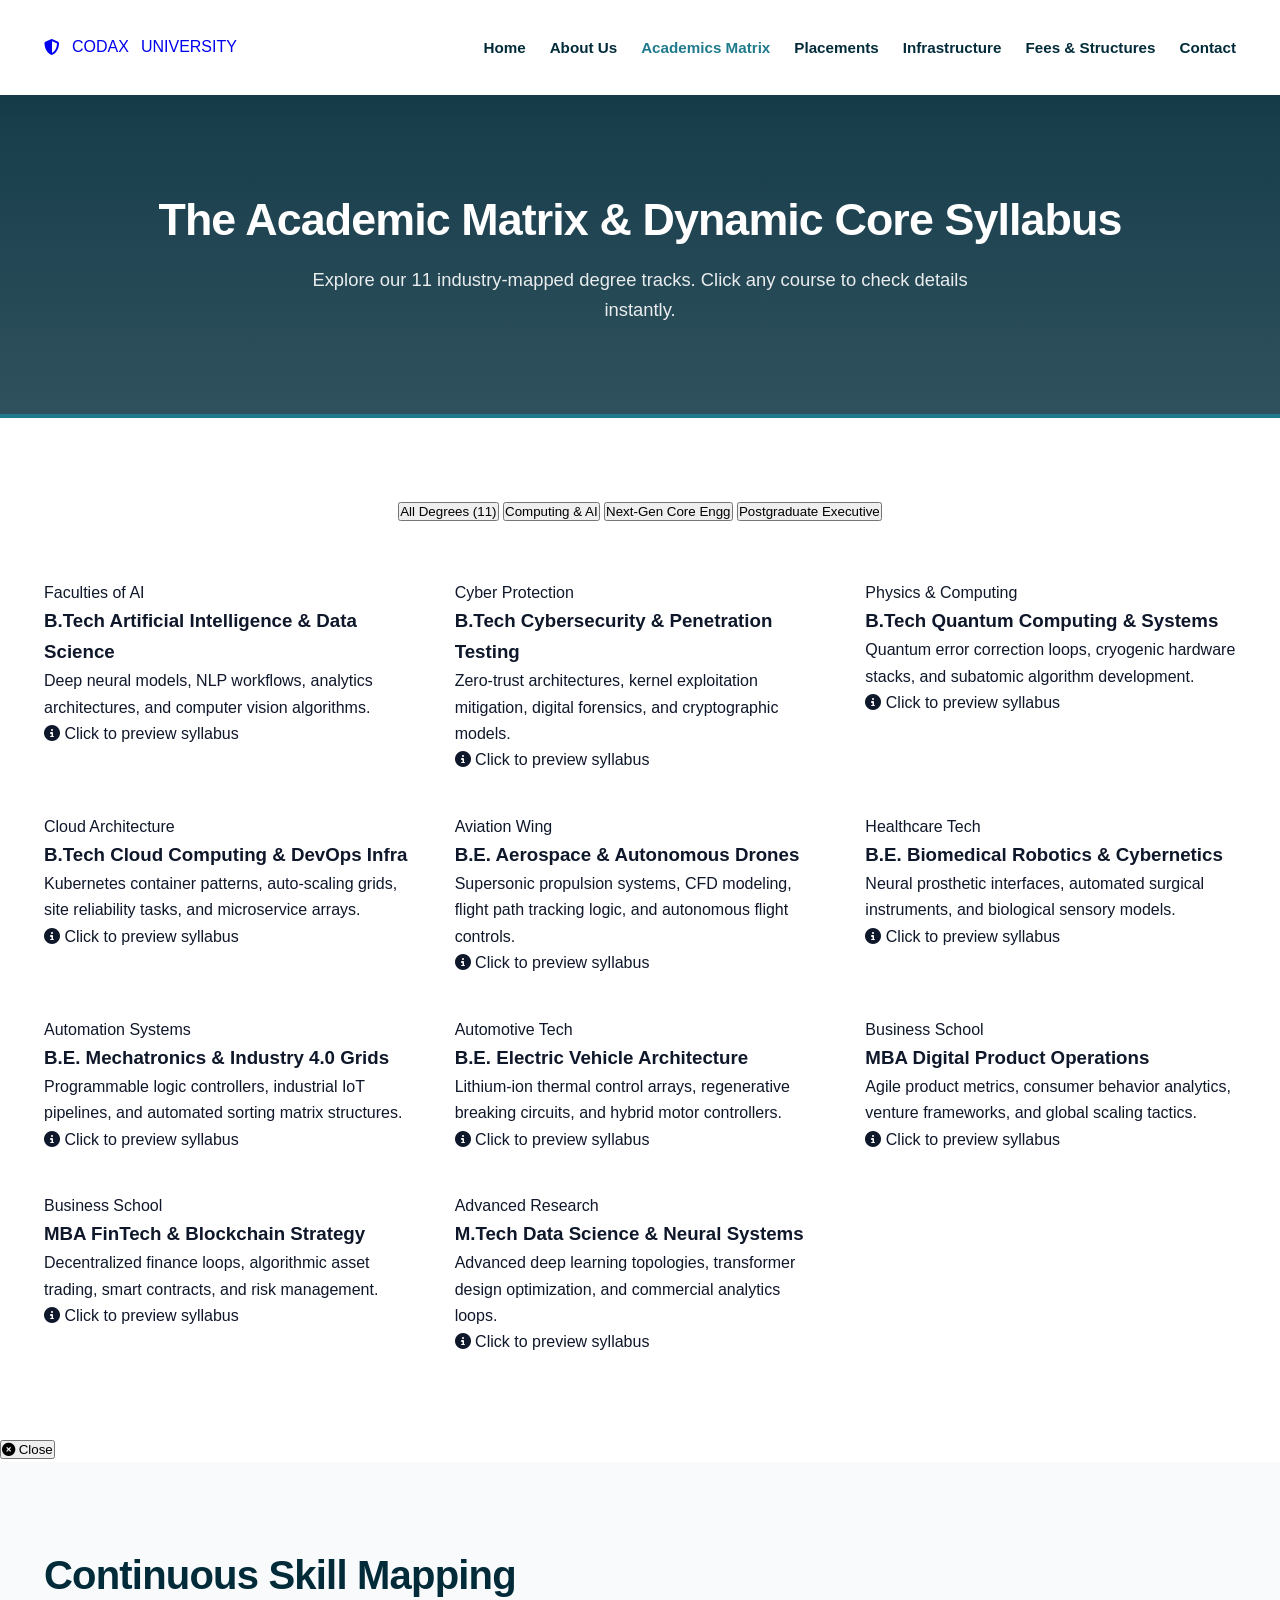
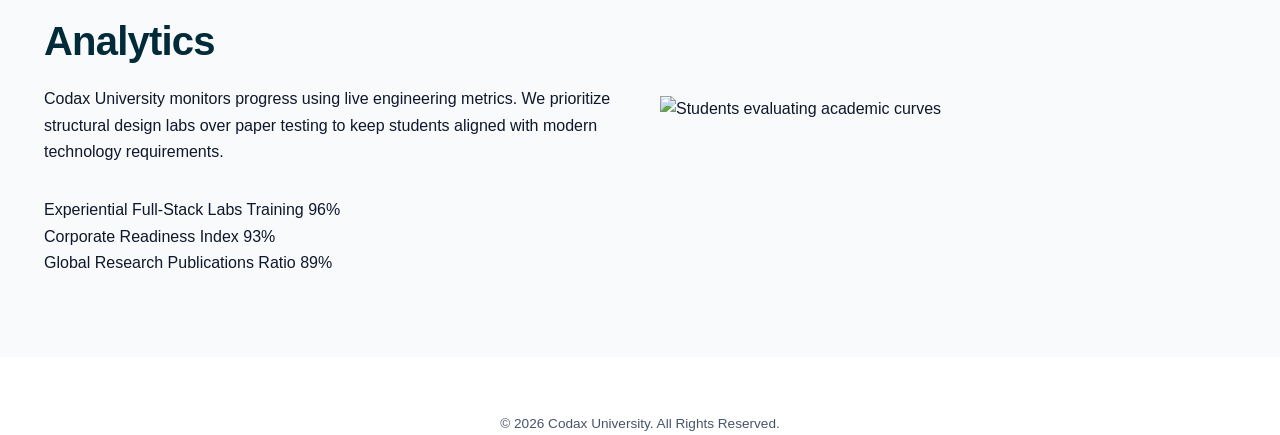
==== academics.html @ 1f5d39ff "Initial commit" ====
<!DOCTYPE html>
<html lang="en">
<head>
  <meta charset="UTF-8">
  <meta name="viewport" content="width=device-width, initial-scale=1.0">
  <title>Academic Disciplines | Codax University</title>
  <link rel="stylesheet" href="style.css">
  <link rel="stylesheet" href="https://cdnjs.cloudflare.com/ajax/libs/font-awesome/6.4.0/css/all.min.css">
</head>
<body>

  <header class="navbar">
    <div class="container nav-container">
      <a href="index.html" class="logo"><i class="fas fa-shield-halved"></i> CODAX <span>UNIVERSITY</span></a>
      <nav class="nav-links" id="navLinks">
        <a href="index.html">Home</a>
        <a href="about.html">About Us</a>
        <a href="academics.html" class="active">Academics Matrix</a>
        <a href="placements.html">Placements</a>
        <a href="infrastructure.html">Infrastructure</a>
        <a href="fees.html">Fees & Structures</a>
        <a href="contact.html">Contact</a>
      </nav>
    </div>
  </header>

  <section class="page-banner">
    <div class="container">
      <h1>The Academic Matrix & Dynamic Core Syllabus</h1>
      <p>Explore our 11 industry-mapped degree tracks. Click any course to check details instantly.</p>
    </div>
  </section>

  <section class="section">
    <div class="container">
      
      <div class="filter-row text-center" style="margin-bottom: 3.5rem;">
        <button class="btn-filter active" data-filter="all">All Degrees (11)</button>
        <button class="btn-filter" data-filter="computing">Computing & AI</button>
        <button class="btn-filter" data-filter="core-eng">Next-Gen Core Engg</button>
        <button class="btn-filter" data-filter="postgrad">Postgraduate Executive</button>
      </div>

      <div class="grid grid-3 academic-catalog">
        
        <div class="course-box filter-item computing" data-course="ai-ds">
          <span class="course-tag">Faculties of AI</span>
          <h3>B.Tech Artificial Intelligence & Data Science</h3>
          <p>Deep neural models, NLP workflows, analytics architectures, and computer vision algorithms.</p>
          <div class="interactive-click-hint"><i class="fas fa-circle-info"></i> Click to preview syllabus</div>
        </div>

        <div class="course-box filter-item computing" data-course="cyber">
          <span class="course-tag">Cyber Protection</span>
          <h3>B.Tech Cybersecurity & Penetration Testing</h3>
          <p>Zero-trust architectures, kernel exploitation mitigation, digital forensics, and cryptographic models.</p>
          <div class="interactive-click-hint"><i class="fas fa-circle-info"></i> Click to preview syllabus</div>
        </div>

        <div class="course-box filter-item computing" data-course="quantum">
          <span class="course-tag">Physics & Computing</span>
          <h3>B.Tech Quantum Computing & Systems</h3>
          <p>Quantum error correction loops, cryogenic hardware stacks, and subatomic algorithm development.</p>
          <div class="interactive-click-hint"><i class="fas fa-circle-info"></i> Click to preview syllabus</div>
        </div>

        <div class="course-box filter-item computing" data-course="cloud">
          <span class="course-tag">Cloud Architecture</span>
          <h3>B.Tech Cloud Computing & DevOps Infra</h3>
          <p>Kubernetes container patterns, auto-scaling grids, site reliability tasks, and microservice arrays.</p>
          <div class="interactive-click-hint"><i class="fas fa-circle-info"></i> Click to preview syllabus</div>
        </div>

        <div class="course-box filter-item core-eng" data-course="aero">
          <span class="course-tag">Aviation Wing</span>
          <h3>B.E. Aerospace & Autonomous Drones</h3>
          <p>Supersonic propulsion systems, CFD modeling, flight path tracking logic, and autonomous flight controls.</p>
          <div class="interactive-click-hint"><i class="fas fa-circle-info"></i> Click to preview syllabus</div>
        </div>

        <div class="course-box filter-item core-eng" data-course="biomed">
          <span class="course-tag">Healthcare Tech</span>
          <h3>B.E. Biomedical Robotics & Cybernetics</h3>
          <p>Neural prosthetic interfaces, automated surgical instruments, and biological sensory models.</p>
          <div class="interactive-click-hint"><i class="fas fa-circle-info"></i> Click to preview syllabus</div>
        </div>

        <div class="course-box filter-item core-eng" data-course="mechatronics">
          <span class="course-tag">Automation Systems</span>
          <h3>B.E. Mechatronics & Industry 4.0 Grids</h3>
          <p>Programmable logic controllers, industrial IoT pipelines, and automated sorting matrix structures.</p>
          <div class="interactive-click-hint"><i class="fas fa-circle-info"></i> Click to preview syllabus</div>
        </div>

        <div class="course-box filter-item core-eng" data-course="ev-tech">
          <span class="course-tag">Automotive Tech</span>
          <h3>B.E. Electric Vehicle Architecture</h3>
          <p>Lithium-ion thermal control arrays, regenerative breaking circuits, and hybrid motor controllers.</p>
          <div class="interactive-click-hint"><i class="fas fa-circle-info"></i> Click to preview syllabus</div>
        </div>

        <div class="course-box filter-item postgrad" data-course="mba-prod">
          <span class="course-tag">Business School</span>
          <h3>MBA Digital Product Operations</h3>
          <p>Agile product metrics, consumer behavior analytics, venture frameworks, and global scaling tactics.</p>
          <div class="interactive-click-hint"><i class="fas fa-circle-info"></i> Click to preview syllabus</div>
        </div>

        <div class="course-box filter-item postgrad" data-course="mba-fin">
          <span class="course-tag">Business School</span>
          <h3>MBA FinTech & Blockchain Strategy</h3>
          <p>Decentralized finance loops, algorithmic asset trading, smart contracts, and risk management.</p>
          <div class="interactive-click-hint"><i class="fas fa-circle-info"></i> Click to preview syllabus</div>
        </div>

        <div class="course-box filter-item postgrad" data-course="mtech-ds">
          <span class="course-tag">Advanced Research</span>
          <h3>M.Tech Data Science & Neural Systems</h3>
          <p>Advanced deep learning topologies, transformer design optimization, and commercial analytics loops.</p>
          <div class="interactive-click-hint"><i class="fas fa-circle-info"></i> Click to preview syllabus</div>
        </div>

      </div>
    </div>
  </section>

  <div class="syllabus-drawer" id="syllabusDrawer">
    <div class="drawer-overlay" id="drawerOverlay"></div>
    <div class="drawer-content-box">
      <button class="close-drawer-btn" id="closeDrawerBtn"><i class="fas fa-circle-xmark"></i> Close</button>
      <div id="drawerDynamicBody">
        </div>
    </div>
  </div>

  <section class="section bg-light">
    <div class="container grid grid-2 align-items-center">
      <div>
        <h2 class="section-title">Continuous Skill Mapping Analytics</h2>
        <p>Codax University monitors progress using live engineering metrics. We prioritize structural design labs over paper testing to keep students aligned with modern technology requirements.</p>
        <div class="metric-progress-wrapper" style="margin-top:2rem;">
          <div class="metric-label"><span>Experiential Full-Stack Labs Training</span> <span>96%</span></div>
          <div class="bar-outer"><div class="bar-inner" style="width: 96%;"></div></div>
        </div>
        <div class="metric-progress-wrapper">
          <div class="metric-label"><span>Corporate Readiness Index</span> <span>93%</span></div>
          <div class="bar-outer"><div class="bar-inner" style="width: 93%;"></div></div>
        </div>
        <div class="metric-progress-wrapper">
          <div class="metric-label"><span>Global Research Publications Ratio</span> <span>89%</span></div>
          <div class="bar-outer"><div class="bar-inner" style="width: 89%;"></div></div>
        </div>
      </div>
      <div class="img-frame">
        <img src="https://images.unsplash.com/photo-1434030216411-0b793f4b4173?auto=format&fit=crop&w=600&q=80" alt="Students evaluating academic curves">
      </div>
    </div>
  </section>

  <footer class="footer">
    <div class="container footer-bottom" style="border:none; padding:0; text-align:center;">
      <p>© 2026 Codax University. All Rights Reserved.</p>
    </div>
  </footer>

  <script src="script.js"></script>
</body>
</html>
---- style.css ----
/* ==========================================================
   1. GLOBAL SYSTEM ARCHITECTURE & VARIABLES
   ========================================================== */
:root {
  --sapphire-blue: #022B3A;    /* Primary Brand Base Theme */
  --teal-green: #1F7A8C;       /* Secondary Accent Color */
  --teal-hover: #155764;       /* Responsive Link Action Layer */
  --gold-premium: #E1CE7A;     /* Institutional Callouts / Highlights */
  --slate-dark: #0f172a;       /* Body Typography Primary */
  --slate-muted: #475569;      /* Descriptions & Captions */
  --canvas-light: #f8fafc;     /* Dynamic Alternate Block Strips */
  --white: #ffffff;
  --border-tint: #cbd5e1;
}

* {
  margin: 0;
  padding: 0;
  box-sizing: border-box;
  font-family: -apple-system, BlinkMacSystemFont, "Segoe UI", Roboto, Arial, sans-serif;
}

body {
  background-color: var(--white);
  color: var(--slate-dark);
  line-height: 1.65;
  width: 100%;
  overflow-x: hidden; /* Prevents unwanted horizontal structural scrolling */
}

.container {
  width: 100%;
  max-width: 1240px;
  margin: 0 auto;
  padding: 0 1.5rem;
}
.container-narrow { max-width: 750px; }
.section { padding: 5rem 0; }
.bg-light { background-color: var(--canvas-light); }
.text-center { text-align: center; }

/* Grid Mechanics */
.grid { 
  display: grid; 
  gap: 2.5rem; 
}
.grid-2 { grid-template-columns: repeat(2, 1fr); }
.grid-3 { grid-template-columns: repeat(3, 1fr); }
.grid-4 { grid-template-columns: repeat(4, 1fr); }
.align-items-center { align-items: center; }

.section-title { font-size: 2.5rem; font-weight: 800; color: var(--sapphire-blue); margin-bottom: 0.75rem; letter-spacing: -0.02em; }
.section-subtitle { font-size: 1.15rem; color: var(--slate-muted); margin-bottom: 3.5rem; }


/* ==========================================================
   2. HEADER, TOP-BAR, & UNIFIED FLUID NAVIGATION ROW
   ========================================================== */
.top-bar {
  background-color: var(--sapphire-blue);
  color: var(--white);
  padding: 0.75rem 0;
  font-size: 0.85rem;
  border-bottom: 2px solid var(--teal-green);
  width: 100%;
}
.top-bar-content { display: flex; justify-content: space-between; align-items: center; }
.info-items { display: flex; align-items: center; gap: 1.5rem; }
.info-items i { color: var(--gold-premium); }
.system-status { display: inline-flex; align-items: center; gap: 0.4rem; font-weight: 600; color: #4ade80; }
.pulse-dot { width: 8px; height: 8px; background-color: #4ade80; border-radius: 50%; display: inline-block; box-shadow: 0 0 8px #4ade80; }

.top-utilities { display: flex; align-items: center; gap: 1.5rem; }
.utility-link { color: #cbd5e1; text-decoration: none; font-weight: 600; transition: color 0.2s; }
.utility-link:hover { color: var(--gold-premium); }
.badge-premium { background: rgba(225,206,122,0.15); border: 1px solid var(--gold-premium); color: var(--gold-premium); padding: 0.15rem 0.5rem; border-radius: 4px; font-weight: 700; }

.navbar {
  background-color: var(--white);
  position: sticky;
  top: 0; 
  z-index: 999;
  box-shadow: 0 4px 25px rgba(2,43,58,0.05);
  width: 100%;
}

.nav-container { 
  display: flex; 
  justify-content: space-between; 
  align-items: center; 
  height: 95px; 
  width: 100%;
}

.logo { 
  display: flex; 
  align-items: center; 
  gap: 0.75rem; 
  text-decoration: none; 
  flex-shrink: 0;
}
.logo-icon { font-size: 2rem; color: var(--teal-green); }
.logo-text { font-size: 1.5rem; font-weight: 900; color: var(--sapphire-blue); letter-spacing: -0.03em; line-height: 1.1; }
.logo-text span { color: var(--teal-green); font-size: 0.95rem; font-weight: 500; display: block; letter-spacing: 0.08em; }

/* Fixed structural layout grouping controls dynamically without squishing content */
.nav-right-group {
  display: flex;
  align-items: center;
  gap: 1.5rem;
}

/* FLUID SEARCH: Scaled optimally to maintain link position visibility */
.header-search-box {
  background-color: #f1f5f9;
  border: 1px solid #e2e8f0;
  border-radius: 30px;
  padding: 0.45rem 1rem;
  display: flex;
  align-items: center;
  gap: 0.5rem;
  width: 180px;
  flex-shrink: 0; 
}
.header-search-box input { border: none; background: none; outline: none; font-size: 0.88rem; width: 100%; color: var(--slate-dark); }

/* Unified non-breaking flex row anchor for links */
.nav-links {
  display: flex;
  align-items: center;
  gap: 1.5rem;
  flex-shrink: 0;
}

.nav-links a { 
  text-decoration: none; 
  color: var(--sapphire-blue); 
  font-weight: 700; 
  font-size: 0.95rem; 
  transition: color 0.2s; 
  white-space: nowrap; 
}
.nav-links a:hover, .nav-links a.active { color: var(--teal-green); }

/* FIXED EMBED BUTTON CONFIGURATION */
.nav-links a.btn-nav { 
  background-color: var(--teal-green); 
  color: var(--white) !important; 
  padding: 0.6rem 1.4rem; 
  border-radius: 6px; 
  font-weight: 700;
  font-size: 0.9rem;
  display: inline-flex;
  align-items: center;
  justify-content: center;
  white-space: nowrap;
  box-shadow: 0 4px 12px rgba(31, 122, 140, 0.2);
  transition: background-color 0.2s ease, transform 0.2s ease;
}
.nav-links a.btn-nav:hover { 
  background-color: var(--teal-hover);
  transform: translateY(-1px);
}

.menu-toggle { display: none; flex-direction: column; gap: 5px; background: none; border: none; cursor: pointer; }
.menu-toggle span { width: 24px; height: 3px; background-color: var(--sapphire-blue); border-radius: 2px; }

/* Announcement Strip Ticker */
.announcement-strip { background-color: #f1f5f9; border-bottom: 1px solid #e2e8f0; padding: 0.65rem 0; overflow: hidden; width: 100%; }
.strip-wrapper { display: flex; align-items: center; }
.strip-badge { background-color: #ef4444; color: var(--white); font-weight: 800; font-size: 0.75rem; text-transform: uppercase; padding: 0.2rem 0.6rem; border-radius: 3px; margin-right: 1.5rem; flex-shrink: 0; }
.strip-ticker { overflow: hidden; width: 100%; }
.strip-ticker p { display: inline-block; white-space: nowrap; animation: run-ticker-line 30s linear infinite; font-weight: 700; color: var(--sapphire-blue); font-size: 0.9rem; }
@keyframes run-ticker-line { 0% { transform: translate3d(100%,0,0); } 100% { transform: translate3d(-100%,0,0); } }


/* ==========================================================
   3. INTERNAL INTERACTIVE BANNER MECHANICS 
   ========================================================== */
.page-banner {
  background: linear-gradient(rgba(2, 43, 58, 0.92), rgba(2, 43, 58, 0.82)), 
              url('https://images.unsplash.com/photo-1541339907198-e08756dedf3f?auto=format&fit=crop&w=1200&q=80') center center/cover;
  padding: 5.5rem 0;
  color: var(--white);
  text-align: center;
  border-bottom: 4px solid var(--teal-green);
  width: 100%;
}
.page-banner h1 { font-size: 2.8rem; font-weight: 900; margin-bottom: 0.5rem; letter-spacing: -0.02em; }
.page-banner p { font-size: 1.15rem; opacity: 0.9; max-width: 700px; margin: 0 auto; }

/* Home page hero layout configuration */
.hero-slider {
  background: linear-gradient(rgba(2, 43, 58, 0.92), rgba(2, 43, 58, 0.8)), 
              url('https://images.unsplash.com/photo-1541339907198-e08756dedf3f?auto=format&fit=crop&w=1600&q=80') center center/cover;
  height: 540px;
  display: flex;
  align-items: center;
  color: var(--white);
  width: 100%;
}
.hero-content { max-width: 800px; width: 100%; }
.hero-content h1 { font-size: 3.4rem; font-weight: 900; line-height: 1.2; margin-bottom: 1.25rem; }
.hero-content p { font-size: 1.25rem; margin-bottom: 2.25rem; opacity: 0.9; }
.animated-tag { display: inline-flex; align-items: center; gap: 0.5rem; background-color: var(--teal-green); padding: 0.35rem 1rem; border-radius: 4px; font-weight: 700; font-size: 0.85rem; text-transform: uppercase; margin-bottom: 1.5rem; }

/* Buttons framework */
.btn { display: inline-flex; align-items: center; gap: 0.5rem; padding: 0.9rem 2rem; font-weight: 700; border-radius: 4px; text-decoration: none; transition: all 0.2s; }
.btn-primary { background-color: var(--teal-green); color: var(--white); }
.btn-primary:hover { background-color: var(--teal-hover); }
.btn-outline { border: 2px solid var(--white); color: var(--white); margin-left: 1rem; }
.btn-outline:hover { background-color: var(--white); color: var(--sapphire-blue); }

/* ==========================================================
   5. GALLERY MATRIX & INFRASTRUCTURE ECOSYSTEM
   ========================================================== */

/* Ensures the grid centers perfectly within the container space */
.gallery-matrix {
  justify-content: center;
  align-items: stretch;
  margin-top: 2rem;
}

/* Individual Card Item Wrapper */
.gallery-item {
  position: relative;
  overflow: hidden;
  border-radius: 12px;
  box-shadow: 0 4px 15px rgba(0, 0, 0, 0.08);
  height: 380px; /* Forces uniform heights across all cards */
  background-color: var(--sapphire-blue);
}

/* Fixes the image overflow causing the layout alignment break */
.gallery-item img {
  width: 100%;
  height: 100%;
  object-fit: cover; /* Crops image neatly inside the card without distortion */
  display: block;
  transition: transform 0.4s ease;
}

/* Beautiful modern overlay box alignment */
.gallery-overlay-text {
  position: absolute;
  bottom: 0;
  left: 0;
  right: 0;
  background: linear-gradient(transparent, rgba(2, 43, 58, 0.95)); /* Fades using your Sapphire Blue */
  color: var(--white);
  padding: 2rem 1.5rem 1.5rem 1.5rem;
  transition: background 0.3s ease;
}

.gallery-overlay-text h4 {
  font-size: 1.25rem;
  font-weight: 700;
  margin-bottom: 0.4rem;
  color: var(--gold-premium); /* Premium color highlight for contrast */
}

.gallery-overlay-text p {
  font-size: 0.88rem;
  color: #cbd5e1;
  line-height: 1.4;
  margin: 0;
}

/* Subtle Interactive Effects on Hover */
.gallery-item:hover img {
  transform: scale(1.05); /* Soft premium zoom effect */
}

/* ==========================================================
   6. SITE FOOTER INTEGRATION
   ========================================================== */
.site-footer {
  background-color: var(--canvas-light, #f8fafc);
  padding: 4rem 0 0 0; /* Keeps space at top, removes it from bottom for copyright */
  border-top: 1px solid var(--border-tint, #e2e8f0);
  width: 100%;
}

/* Forces the 4 columns to stay uniform and break into 1 column on mobile */
.footer-grid {
  display: grid;
  grid-template-columns: repeat(auto-fit, minmax(220px, 1fr));
  gap: 2rem;
  align-items: start;
}

.footer-col {
  display: flex;
  flex-direction: column;
}

.footer-heading {
  font-size: 1.1rem;
  font-weight: 700;
  color: var(--sapphire-blue, #022B3A);
  margin-bottom: 1.25rem;
  display: flex;
  align-items: center;
  gap: 0.5rem;
}

.footer-text {
  font-size: 0.9rem;
  color: var(--slate-muted, #475569);
  line-height: 1.6;
}

/* Cleans up list elements by removing standard default bullets */
.footer-links {
  list-style: none;
  padding: 0;
  margin: 0;
}

.footer-links li {
  margin-bottom: 0.65rem;
}

.footer-links a {
  font-size: 0.9rem;
  color: var(--teal-green, #1F7A8C);
  text-decoration: none;
  transition: color 0.2s ease, text-decoration 0.2s ease;
}

.footer-links a:hover {
  color: var(--teal-hover, #155764);
  text-decoration: underline;
}

/* Gives the copyright strip clean breathing room */
.footer-bottom {
  margin-top: 3.5rem;
  padding: 1.5rem 0;
  border-top: 1px solid var(--border-tint, #e2e8f0);
  background-color: var(--white, #ffffff);
}

.footer-bottom p {
  font-size: 0.85rem;
  color: var(--slate-muted, #64748b);
  margin: 0;
}
/* ==========================================================
   4. RESPONSIVE MEDIA BREAKPOINTS
   ========================================================== */
@media (max-width: 1024px) {
  .nav-right-group { gap: 1rem; }
  .header-search-box { display: none; } /* Drop search tool to preserve header structure on small laptop screens */
  .grid-4 { grid-template-columns: repeat(2, 1fr); }
  .grid-3 { grid-template-columns: repeat(2, 1fr); }
}

@media (max-width: 768px) {
  .menu-toggle { display: flex; }
  .nav-links { display: none; } /* Ready mobile drop-down toggle state wrapper */
  
  .top-bar-content { flex-direction: column; gap: 0.5rem; text-align: center; }
  .top-utilities { display: none; }
  
  .grid-2, .grid-3, .grid-4 { grid-template-columns: 1fr; }
  .section-title { font-size: 2rem; }
  
  .hero-content h1 { font-size: 2.2rem; }
  .page-banner h1 { font-size: 2rem; }
}
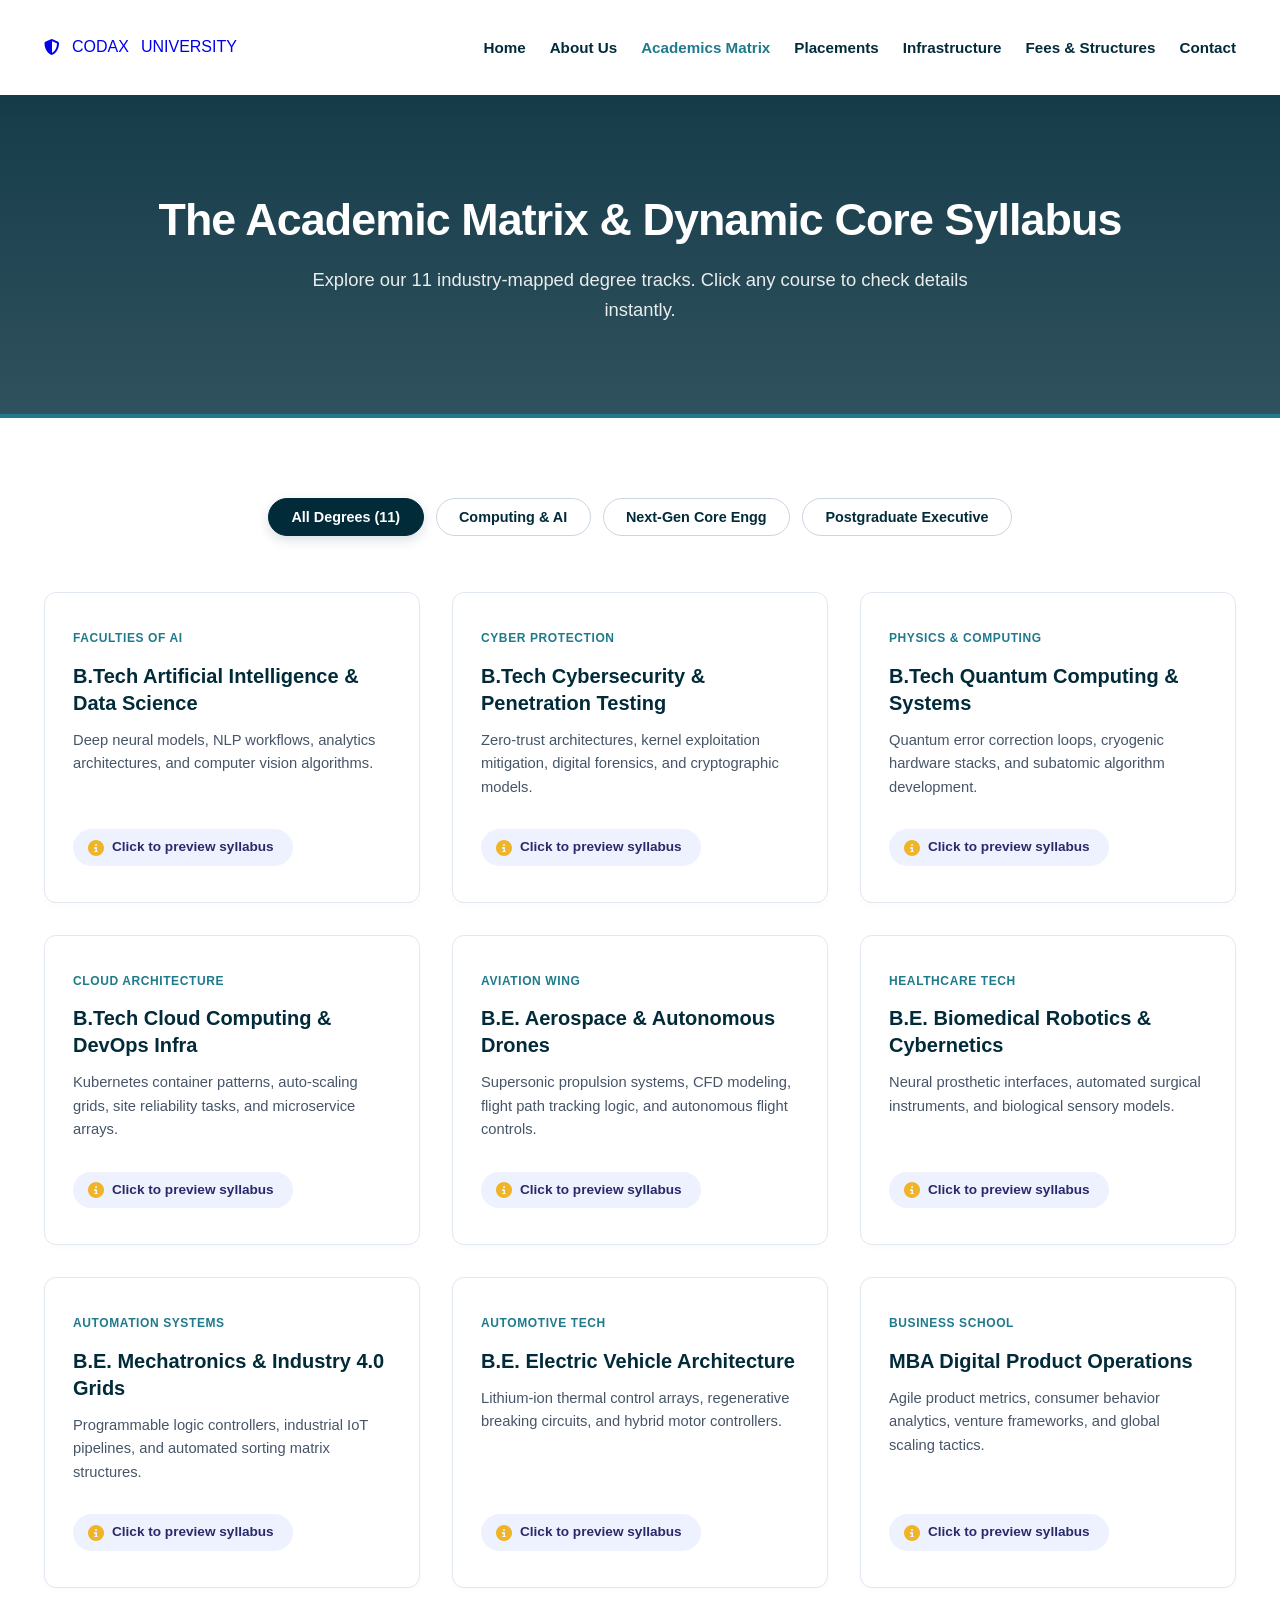
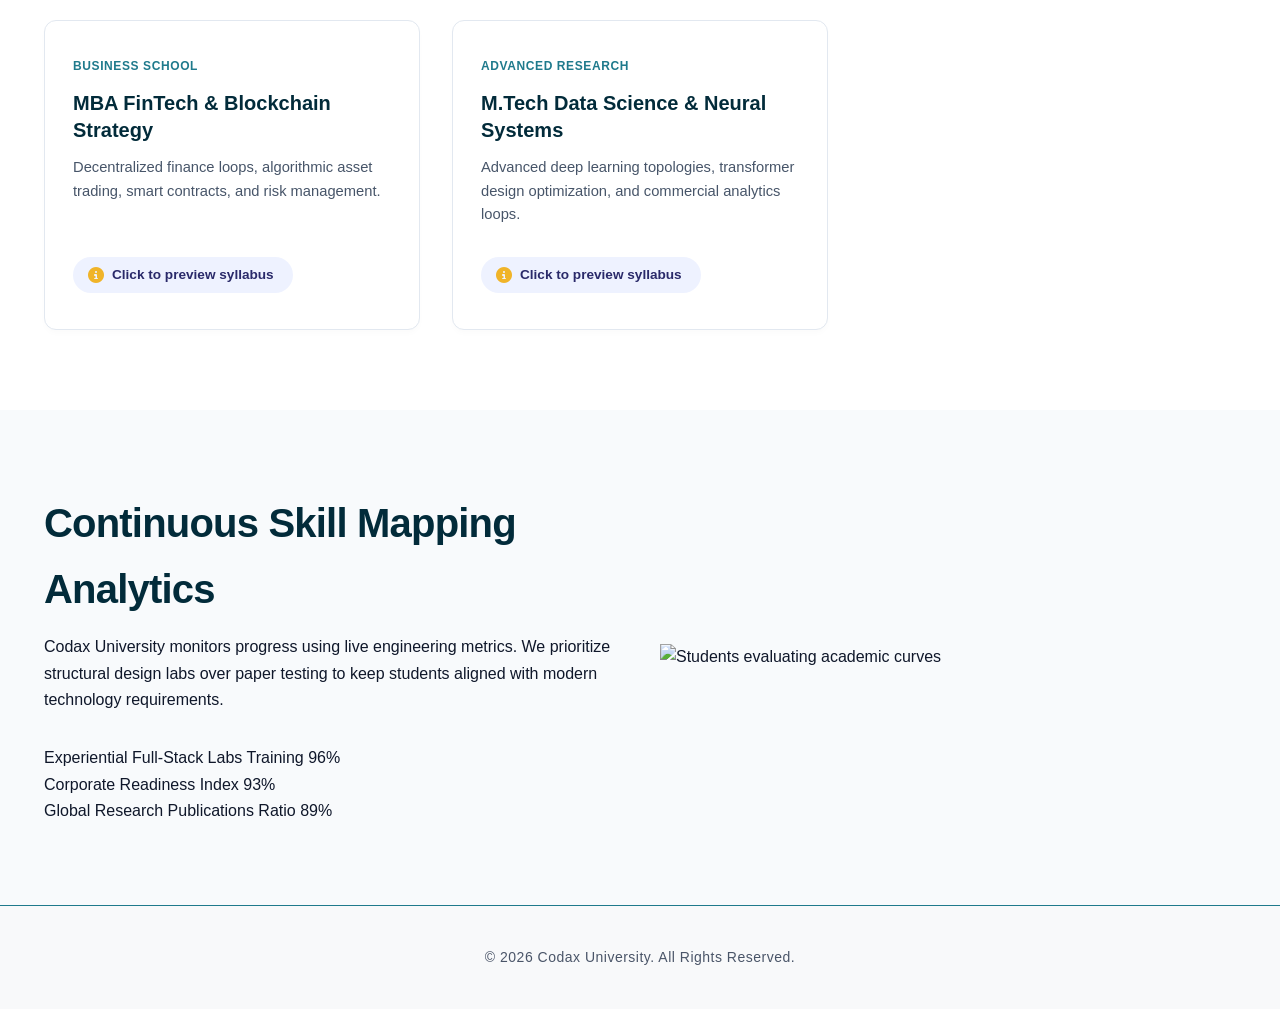
==== commit daa81eee: "Updated college website" ====
--- a/academics.html
+++ b/academics.html
@@ -157,11 +157,11 @@
     </div>
   </section>
 
-  <footer class="footer">
-    <div class="container footer-bottom" style="border:none; padding:0; text-align:center;">
-      <p>© 2026 Codax University. All Rights Reserved.</p>
-    </div>
-  </footer>
+ <footer class="site-footer">
+  <div class="footer-container">
+    <p class="copyright-text">&copy; 2026 Codax University. All Rights Reserved.</p>
+  </div>
+</footer>
 
   <script src="script.js"></script>
 </body>
--- a/style.css
+++ b/style.css
@@ -369,4 +369,568 @@
   
   .hero-content h1 { font-size: 2.2rem; }
   .page-banner h1 { font-size: 2rem; }
+}
+
+
+/* ==========================================================
+   4. DYNAMIC ACADEMICS CATALOG & SYLLABUS DRAWER
+   ========================================================== */
+
+/* --- Filter Filter Row Layout --- */
+.filter-row {
+  display: flex;
+  justify-content: center;
+  gap: 0.75rem;
+  margin-bottom: 3.5rem;
+  flex-wrap: wrap;
+}
+
+/* Tab Pill Buttons Styling */
+.btn-filter {
+  background-color: var(--white);
+  color: var(--sapphire-blue);
+  border: 1px solid var(--border-tint);
+  padding: 0.65rem 1.4rem;
+  font-size: 0.9rem;
+  font-weight: 700;
+  border-radius: 30px;
+  cursor: pointer;
+  transition: all 0.2s ease;
+}
+
+.btn-filter:hover {
+  border-color: var(--teal-green);
+  color: var(--teal-green);
+  background-color: rgba(31, 122, 140, 0.02);
+}
+
+.btn-filter.active {
+  background-color: var(--sapphire-blue);
+  color: var(--white);
+  border-color: var(--sapphire-blue);
+  box-shadow: 0 4px 12px rgba(2, 43, 58, 0.15);
+}
+
+/* --- Catalog Grid Layout System --- */
+.academic-catalog {
+  display: grid;
+  grid-template-columns: repeat(3, 1fr);
+  gap: 2rem;
+}
+
+/* Interactive Course Display Cards */
+.course-box {
+  background-color: var(--white);
+  border: 1px solid #e2e8f0;
+  border-radius: 12px;
+  padding: 2.25rem 1.75rem;
+  box-shadow: 0 4px 6px -1px rgba(0, 0, 0, 0.02);
+  display: flex;
+  flex-direction: column;
+  cursor: pointer;
+  position: relative;
+  transition: transform 0.25s ease, box-shadow 0.25s ease, border-color 0.25s ease;
+}
+
+.course-box:hover {
+  transform: translateY(-4px);
+  border-color: var(--teal-green);
+  box-shadow: 0 12px 24px rgba(2, 43, 58, 0.08);
+}
+
+/* Category Badge Labels */
+.course-tag {
+  display: inline-block;
+  font-size: 0.75rem;
+  text-transform: uppercase;
+  color: var(--teal-green);
+  font-weight: 700;
+  letter-spacing: 0.05em;
+  margin-bottom: 0.85rem;
+}
+
+.course-box h3 {
+  font-size: 1.25rem;
+  font-weight: 800;
+  color: var(--sapphire-blue);
+  margin-bottom: 0.75rem;
+  line-height: 1.35;
+}
+
+.course-box p {
+  font-size: 0.92rem;
+  color: var(--slate-muted);
+  line-height: 1.6;
+  margin-bottom: 1.5rem;
+  flex-grow: 1; /* Ensures the click hint is aligned neatly at bottom */
+}
+
+/* Click Trigger Hint Link Styles */
+.interactive-click-hint {
+  display: inline-flex;
+  align-items: center;
+  gap: 0.4rem;
+  font-size: 0.85rem;
+  font-weight: 700;
+  color: var(--teal-green);
+  margin-top: auto;
+  transition: color 0.2s;
+}
+
+.course-box:hover .interactive-click-hint {
+  color: var(--teal-hover);
+}
+
+
+/* --- Sliding Interactive Syllabus Drawer --- */
+.syllabus-drawer {
+  position: fixed;
+  top: 0;
+  right: 0;
+  width: 100%;
+  height: 100%;
+  z-index: 2000;
+  visibility: hidden; /* Kept hidden until toggled active by JS class */
+  transition: visibility 0.4s;
+}
+
+/* Background Blocker Dimmer Matrix */
+.drawer-overlay {
+  position: absolute;
+  top: 0;
+  left: 0;
+  width: 100%;
+  height: 100%;
+  background-color: rgba(15, 23, 42, 0.4);
+  backdrop-filter: blur(2px);
+  opacity: 0;
+  transition: opacity 0.4s ease;
+}
+
+/* Sliding Component Shell Container */
+.drawer-content-box {
+  position: absolute;
+  top: 0;
+  right: 0;
+  width: 100%;
+  max-width: 460px;
+  height: 100%;
+  background-color: var(--white);
+  box-shadow: -5px 0 25px rgba(0, 0, 0, 0.15);
+  padding: 2rem;
+  display: flex;
+  flex-direction: column;
+  transform: translateX(100%); /* Keeps drawer shifted safely off-screen */
+  transition: transform 0.4s cubic-bezier(0.16, 1, 0.3, 1);
+}
+
+/* Close Button Mechanics Styling */
+.close-drawer-btn {
+  align-self: flex-start;
+  background: none;
+  border: none;
+  font-size: 0.95rem;
+  font-weight: 700;
+  color: var(--slate-muted);
+  cursor: pointer;
+  display: flex;
+  align-items: center;
+  gap: 0.4rem;
+  margin-bottom: 2rem;
+  transition: color 0.2s;
+}
+
+.close-drawer-btn:hover {
+  color: #ef4444; /* Alert highlighted red text color on action hover */
+}
+
+#drawerDynamicBody {
+  overflow-y: auto; /* Adds clean independent scrolling for deep data lists */
+  flex-grow: 1;
+}
+
+/* --- State Toggles Triggered via JavaScript Class injection --- */
+.syllabus-drawer.active {
+  visibility: visible;
+}
+
+.syllabus-drawer.active .drawer-overlay {
+  opacity: 1;
+}
+
+.syllabus-drawer.active .drawer-content-box {
+  transform: translateX(0);
+}
+
+
+/* --- Responsive Adjustments --- */
+@media (max-width: 1024px) {
+  .academic-catalog { grid-template-columns: repeat(2, 1fr); gap: 1.5rem; }
+}
+
+@media (max-width: 640px) {
+  .academic-catalog { grid-template-columns: 1fr; }
+  .drawer-content-box { max-width: 100%; } /* Drawer spans fluidly on full screen mobile layouts */
+}
+
+/* ==========================================================
+   5. PREMIUM FEE MATRIX & INTERACTIVE CALCULATOR CARD
+   ========================================================== */
+
+/* --- Fee Matrix Responsive Table Wrapper --- */
+.table-container-wrapper {
+  width: 100%;
+  overflow-x: auto; /* Ensures wide tables scroll smoothly on tiny screens */
+  background: var(--white);
+  border-radius: 12px;
+  border: 1px solid var(--border-tint);
+  box-shadow: 0 4px 15px rgba(2, 43, 58, 0.02);
+}
+
+.premium-table {
+  width: 100%;
+  border-collapse: collapse;
+  text-align: left;
+  font-size: 0.95rem;
+}
+
+.premium-table th {
+  background-color: var(--sapphire-blue);
+  color: var(--white);
+  font-weight: 700;
+  padding: 1.1rem 1.5rem;
+  letter-spacing: 0.02em;
+}
+
+.premium-table td {
+  padding: 1.25rem 1.5rem;
+  border-bottom: 1px solid #e2e8f0;
+  color: var(--slate-dark);
+}
+
+.premium-table tbody tr:last-child td {
+  border-bottom: none; /* Cleaner card base look */
+}
+
+.premium-table tbody tr:nth-child(even) {
+  background-color: rgba(248, 250, 252, 0.6); /* Subtle cross-row contrast mapping */
+}
+
+.premium-table td strong {
+  color: var(--sapphire-blue);
+  font-weight: 700;
+}
+
+
+/* --- Smart Calculator UI Panel --- */
+.calculator-card-wrapper {
+  background: var(--white);
+  border: 1px solid #e2e8f0;
+  border-radius: 16px;
+  padding: 3rem 2.5rem;
+  box-shadow: 0 10px 30px rgba(2, 43, 58, 0.04);
+}
+
+.calculator-card-wrapper h3 {
+  font-size: 1.5rem;
+  font-weight: 800;
+  color: var(--sapphire-blue);
+  margin-bottom: 0.5rem;
+  display: flex;
+  align-items: center;
+  gap: 0.6rem;
+}
+
+.calculator-card-wrapper h3 i {
+  color: var(--teal-green);
+}
+
+/* Form Groups Layout */
+.form-field {
+  margin-bottom: 1.5rem;
+  display: flex;
+  flex-direction: column;
+  gap: 0.5rem;
+}
+
+.form-field label {
+  font-size: 0.9rem;
+  font-weight: 700;
+  color: var(--slate-dark);
+}
+
+/* Custom Standard Controls Styling */
+.form-field select {
+  width: 100%;
+  padding: 0.85rem 1rem;
+  font-size: 0.92rem;
+  color: var(--slate-dark);
+  background-color: var(--white);
+  border: 1px solid var(--border-tint);
+  border-radius: 8px;
+  outline: none;
+  cursor: pointer;
+  appearance: none; /* Strips browser-default arrow for replacement */
+  background-image: url("data:image/svg+xml;utf8,<svg xmlns='http://www.w3.org/2000/svg' width='24' height='24' viewBox='0 0 24 24' fill='none' stroke='%23475569' stroke-width='2' stroke-linecap='round' stroke-linejoin='round'><polyline points='6 9 12 15 18 9'></polyline></svg>");
+  background-repeat: no-repeat;
+  background-position: right 1rem center;
+  background-size: 1rem;
+  transition: border-color 0.2s, box-shadow 0.2s;
+}
+
+.form-field select:focus {
+  border-color: var(--teal-green);
+  box-shadow: 0 0 0 3px rgba(31, 122, 140, 0.15);
+}
+
+/* Inline Checkbox Mechanics */
+.form-field .checkbox-container {
+  display: flex;
+  align-items: flex-start;
+  gap: 0.65rem;
+  font-weight: 600;
+  color: var(--slate-muted);
+  cursor: pointer;
+  line-height: 1.4;
+  user-select: none;
+}
+
+.form-field input[type="checkbox"] {
+  width: 1.15rem;
+  height: 1.15rem;
+  accent-color: var(--teal-green);
+  margin-top: 0.15rem;
+  cursor: pointer;
+}
+
+/* Block Button Modifier */
+.btn-full {
+  width: 100%;
+  justify-content: center;
+  padding: 1rem;
+  font-size: 1rem;
+  border-radius: 8px;
+  box-shadow: 0 4px 12px rgba(31, 122, 140, 0.2);
+}
+
+/* ---------- CLICK TO PREVIEW HINT ---------- */
+.interactive-click-hint {
+  display: inline-flex;
+  align-items: center;
+  gap: 8px;
+  font-size: 0.85rem;
+  font-weight: 600;
+  color: #2a2a6a;
+  background: #eef2ff;
+  padding: 6px 18px 6px 14px;
+  border-radius: 40px;
+  transition: 0.25s;
+  border: 1px solid transparent;
+  width: fit-content;
+  margin-top: 6px;
+  cursor: pointer;
+  user-select: none;
+}
+
+.interactive-click-hint i {
+  font-size: 1rem;
+  color: #f0b429;
+  transition: 0.25s;
+}
+
+/* Hover effect on the whole course card */
+.course-box:hover .interactive-click-hint {
+  background: #dce3ff;
+  border-color: #b0bce8;
+  box-shadow: 0 0 0 4px rgba(240, 180, 41, 0.12);
+}
+
+.course-box:hover .interactive-click-hint i {
+  transform: scale(1.15);
+  color: #d49c1f;
+}
+
+/* Active (click) feedback */
+.interactive-click-hint:active {
+  transform: scale(0.95);
+}
+
+/* ---------- SYLLABUS DRAWER ---------- */
+.syllabus-drawer {
+  position: fixed;
+  inset: 0;
+  z-index: 999;
+  pointer-events: none;
+  visibility: hidden;
+  opacity: 0;
+  transition: visibility 0.3s, opacity 0.3s;
+}
+
+.syllabus-drawer.active {
+  pointer-events: auto;
+  visibility: visible;
+  opacity: 1;
+}
+
+.drawer-overlay {
+  position: absolute;
+  inset: 0;
+  background: rgba(8, 8, 24, 0.7);
+  backdrop-filter: blur(4px);
+  -webkit-backdrop-filter: blur(4px);
+}
+
+.drawer-content-box {
+  position: absolute;
+  bottom: 0;
+  left: 0;
+  right: 0;
+  max-height: 80vh;
+  background: #ffffff;
+  border-radius: 32px 32px 0 0;
+  padding: 36px 40px 44px;
+  overflow-y: auto;
+  transform: translateY(40px);
+  transition: transform 0.4s cubic-bezier(0.22, 1, 0.36, 1);
+  box-shadow: 0 -20px 60px rgba(0, 0, 0, 0.3);
+}
+
+.syllabus-drawer.active .drawer-content-box {
+  transform: translateY(0);
+}
+
+.close-drawer-btn {
+  background: #f0f2fd;
+  border: none;
+  padding: 10px 26px;
+  border-radius: 40px;
+  font-weight: 600;
+  font-size: 0.95rem;
+  color: #1a1a3a;
+  cursor: pointer;
+  display: inline-flex;
+  align-items: center;
+  gap: 10px;
+  margin-bottom: 24px;
+  transition: 0.2s;
+}
+
+.close-drawer-btn:hover {
+  background: #dce2f8;
+}
+
+.close-drawer-btn i {
+  font-size: 1.2rem;
+  color: #c0392b;
+}
+
+/* Drawer content */
+#drawerDynamicBody h2 {
+  font-size: 1.8rem;
+  color: #0f0f2a;
+  margin-bottom: 6px;
+}
+
+#drawerDynamicBody .meta-tag {
+  display: inline-block;
+  background: #eef2ff;
+  padding: 2px 18px;
+  border-radius: 30px;
+  font-size: 0.8rem;
+  font-weight: 600;
+  color: #1a1a5a;
+  margin-bottom: 18px;
+}
+
+#drawerDynamicBody .drawer-desc {
+  color: #3d3d5c;
+  margin: 10px 0 6px;
+  font-size: 1rem;
+}
+
+#drawerDynamicBody .syllabus-grid {
+  display: grid;
+  grid-template-columns: 1fr 1fr;
+  gap: 10px 28px;
+  margin-top: 16px;
+  padding-left: 0;
+}
+
+#drawerDynamicBody .syllabus-grid li {
+  list-style: none;
+  padding: 6px 0;
+  border-bottom: 1px dashed #e6eaf5;
+  font-size: 0.95rem;
+  color: #2a2a4a;
+}
+
+#drawerDynamicBody .syllabus-grid li::before {
+  content: '▹ ';
+  color: #f0b429;
+  font-weight: 700;
+}
+
+/* Responsive tweaks for the drawer */
+@media (max-width: 820px) {
+  .drawer-content-box {
+    padding: 28px 20px 34px;
+  }
+  #drawerDynamicBody .syllabus-grid {
+    grid-template-columns: 1fr;
+    gap: 4px;
+  }
+}
+
+/* Dynamic Live Calculation Feedback Panel */
+.calc-output-block {
+  margin-top: 2rem;
+  padding: 1.75rem;
+  background-color: rgba(31, 122, 140, 0.05);
+  border-left: 4px solid var(--teal-green);
+  border-radius: 0 12px 12px 0;
+  animation: slideFadeIn 0.35s ease-out;
+}
+
+.calc-output-block h4 {
+  font-size: 1.35rem;
+  font-weight: 800;
+  color: var(--sapphire-blue);
+}
+
+#finalFeeDisplay {
+  color: var(--teal-green);
+  font-size: 1.5rem;
+}
+
+@keyframes slideFadeIn {
+  from { opacity: 0; transform: translateY(8px); }
+  to { opacity: 1; transform: translateY(0); }
+}
+
+/* Footer Base Styles */
+.site-footer {
+  background-color: #f8f9fa; /* Light grey/white background matching the image */
+  padding: 40px 20px;       /* Generous vertical spacing for a clean look */
+  border-top: 1px solid #1F7A8C; /* Subtle top border to separate content */
+  width: 100%;
+  box-sizing: border-box;
+}
+
+/* Container to handle alignment */
+.footer-container {
+  max-width: 1200px;
+  margin: 0 auto;
+  display: flex;
+  justify-content: center; /* Centering the text horizontally */
+  align-items: center;
+}
+
+/* Typography styling */
+.copyright-text {
+  font-family: -apple-system, BlinkMacSystemFont, "Segoe UI", Roboto, Helvetica, Arial, sans-serif;
+  font-size: 14px;         /* Standard clean, readable size */
+  color: #4a5568;          /* Soft dark grey instead of harsh pure black */
+  margin: 0;               /* Removes default paragraph margins */
+  text-align: center;
+  letter-spacing: 0.5px;   /* Slight spacing for a premium feel */
 }
